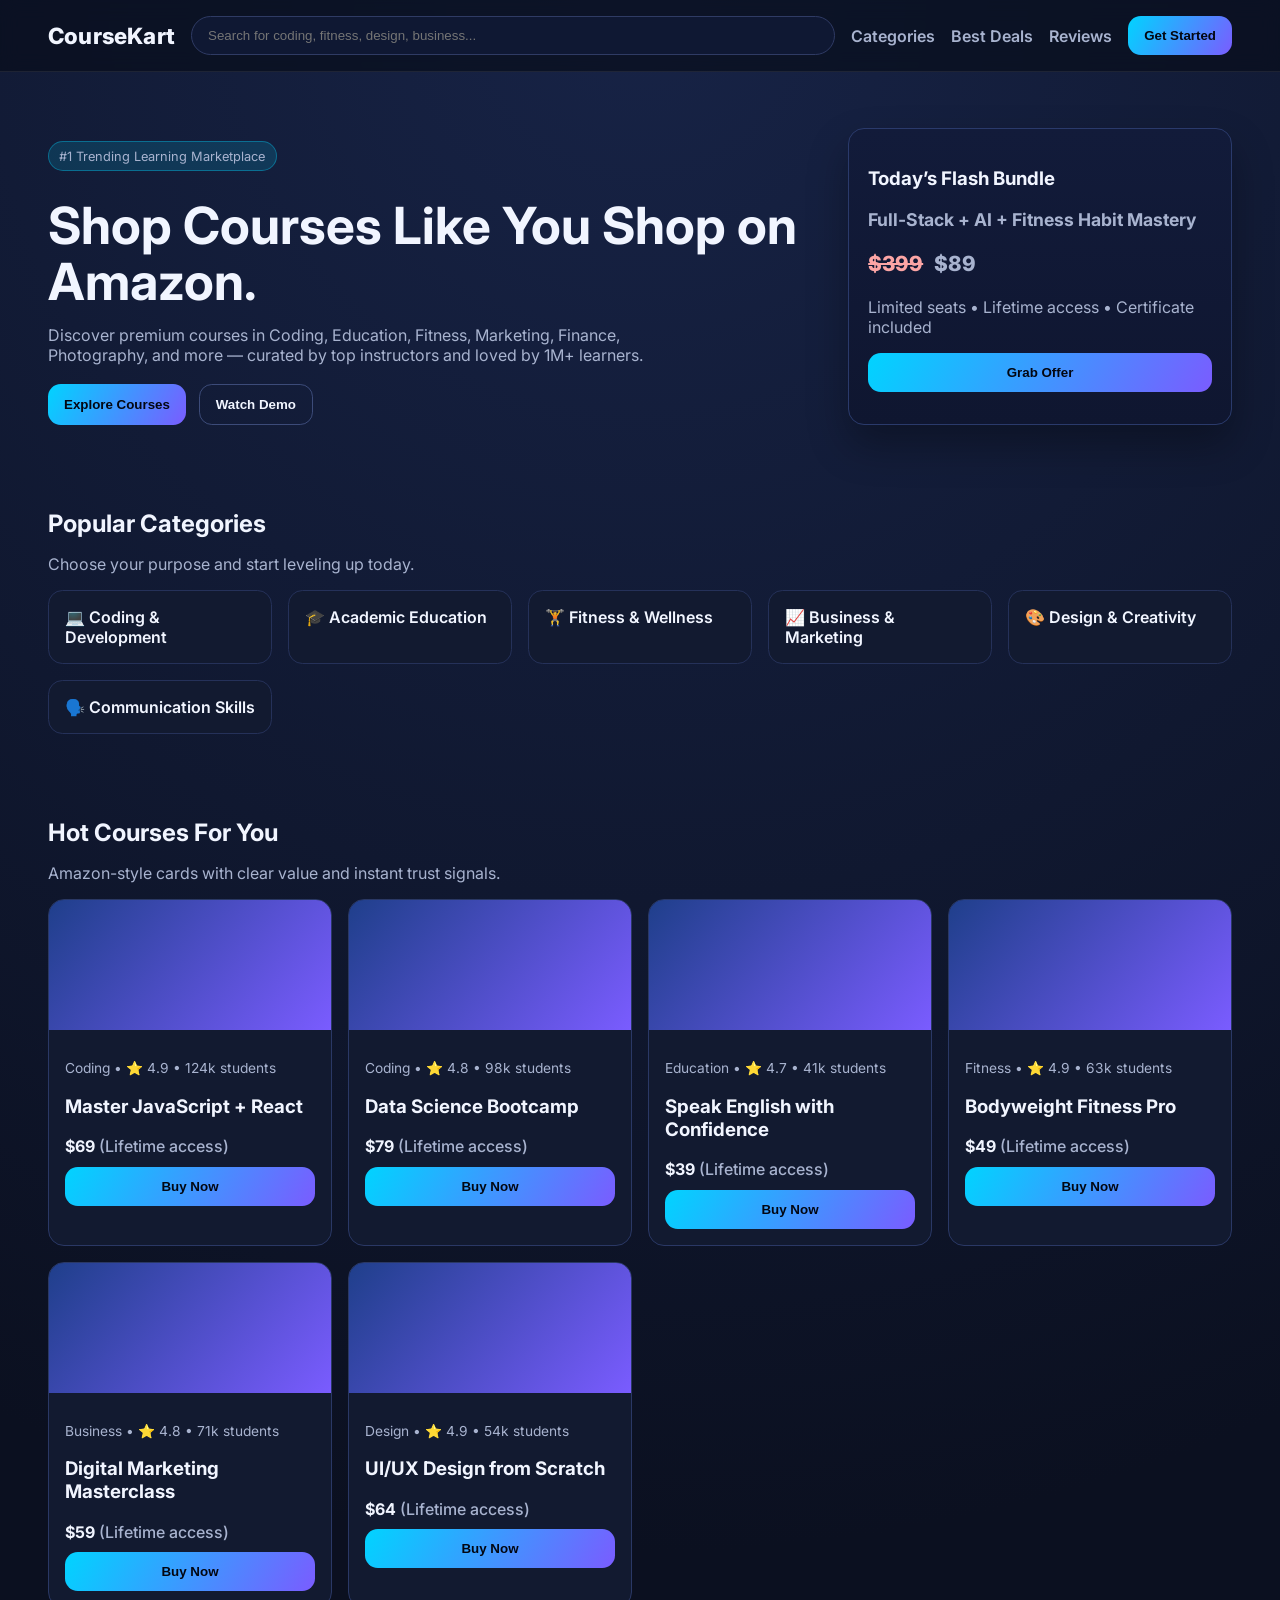
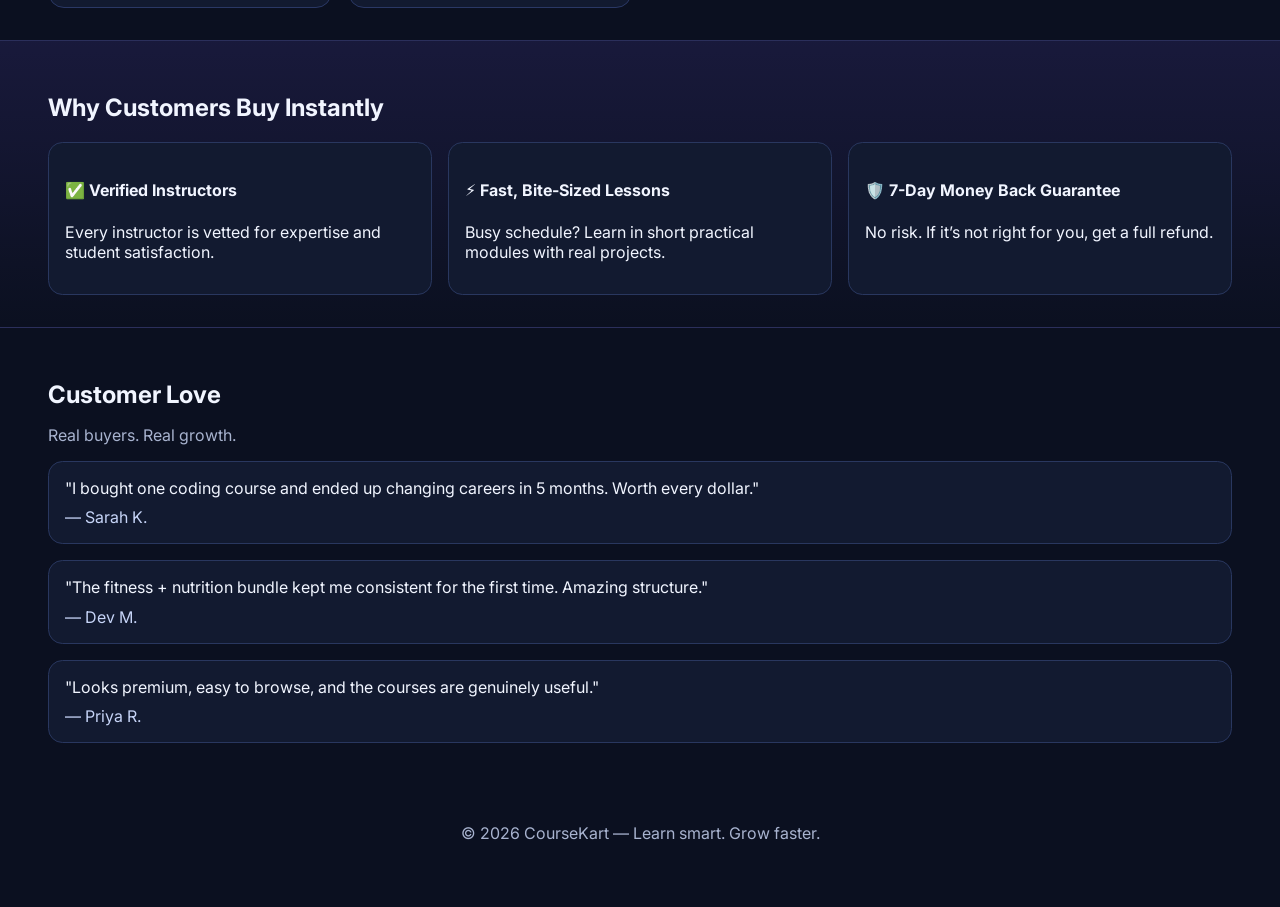
==== index.html @ ade71adf "Create stylish multi-category course marketplace website" ====
<!DOCTYPE html>
<html lang="en">
  <head>
    <meta charset="UTF-8" />
    <meta name="viewport" content="width=device-width, initial-scale=1.0" />
    <title>CourseKart | Learn Anything, Anytime</title>
    <link rel="preconnect" href="https://fonts.googleapis.com" />
    <link rel="preconnect" href="https://fonts.gstatic.com" crossorigin />
    <link
      href="https://fonts.googleapis.com/css2?family=Inter:wght@400;500;600;700;800&display=swap"
      rel="stylesheet"
    />
    <link rel="stylesheet" href="styles.css" />
  </head>
  <body>
    <header class="top-nav">
      <div class="brand">CourseKart</div>
      <div class="search-wrap">
        <input id="searchInput" type="text" placeholder="Search for coding, fitness, design, business..." />
      </div>
      <nav class="menu">
        <a href="#categories">Categories</a>
        <a href="#deals">Best Deals</a>
        <a href="#testimonials">Reviews</a>
      </nav>
      <button class="cta">Get Started</button>
    </header>

    <section class="hero">
      <div class="hero-content">
        <p class="badge">#1 Trending Learning Marketplace</p>
        <h1>Shop Courses Like You Shop on Amazon.</h1>
        <p>
          Discover premium courses in Coding, Education, Fitness, Marketing, Finance, Photography,
          and more — curated by top instructors and loved by 1M+ learners.
        </p>
        <div class="hero-buttons">
          <button class="cta">Explore Courses</button>
          <button class="ghost">Watch Demo</button>
        </div>
      </div>
      <div class="hero-card">
        <h3>Today’s Flash Bundle</h3>
        <p class="bundle-title">Full-Stack + AI + Fitness Habit Mastery</p>
        <p class="price"><span>$399</span> $89</p>
        <p class="sub">Limited seats • Lifetime access • Certificate included</p>
        <button class="cta full">Grab Offer</button>
      </div>
    </section>

    <main>
      <section id="categories" class="section">
        <div class="section-head">
          <h2>Popular Categories</h2>
          <p>Choose your purpose and start leveling up today.</p>
        </div>
        <div class="category-grid">
          <article class="category-card">💻 Coding & Development</article>
          <article class="category-card">🎓 Academic Education</article>
          <article class="category-card">🏋️ Fitness & Wellness</article>
          <article class="category-card">📈 Business & Marketing</article>
          <article class="category-card">🎨 Design & Creativity</article>
          <article class="category-card">🗣️ Communication Skills</article>
        </div>
      </section>

      <section id="deals" class="section">
        <div class="section-head">
          <h2>Hot Courses For You</h2>
          <p>Amazon-style cards with clear value and instant trust signals.</p>
        </div>
        <div id="courseGrid" class="course-grid"></div>
      </section>

      <section class="section promo">
        <h2>Why Customers Buy Instantly</h2>
        <div class="reasons">
          <div>
            <h4>✅ Verified Instructors</h4>
            <p>Every instructor is vetted for expertise and student satisfaction.</p>
          </div>
          <div>
            <h4>⚡ Fast, Bite-Sized Lessons</h4>
            <p>Busy schedule? Learn in short practical modules with real projects.</p>
          </div>
          <div>
            <h4>🛡️ 7-Day Money Back Guarantee</h4>
            <p>No risk. If it’s not right for you, get a full refund.</p>
          </div>
        </div>
      </section>

      <section id="testimonials" class="section testimonials">
        <div class="section-head">
          <h2>Customer Love</h2>
          <p>Real buyers. Real growth.</p>
        </div>
        <div class="review-grid">
          <blockquote>
            "I bought one coding course and ended up changing careers in 5 months. Worth every dollar."
            <cite>— Sarah K.</cite>
          </blockquote>
          <blockquote>
            "The fitness + nutrition bundle kept me consistent for the first time. Amazing structure."
            <cite>— Dev M.</cite>
          </blockquote>
          <blockquote>
            "Looks premium, easy to browse, and the courses are genuinely useful."
            <cite>— Priya R.</cite>
          </blockquote>
        </div>
      </section>
    </main>

    <footer>
      <p>© 2026 CourseKart — Learn smart. Grow faster.</p>
    </footer>

    <script src="script.js"></script>
  </body>
</html>
---- styles.css ----
:root {
  --bg: #0b1020;
  --card: #121a30;
  --muted: #a8b3cf;
  --text: #f1f5ff;
  --accent: #00d4ff;
  --accent-2: #7a5cff;
}

* {
  box-sizing: border-box;
}

body {
  margin: 0;
  font-family: Inter, system-ui, sans-serif;
  background: radial-gradient(circle at top, #172346, var(--bg) 60%);
  color: var(--text);
}

.top-nav {
  position: sticky;
  top: 0;
  z-index: 10;
  display: grid;
  grid-template-columns: auto 1fr auto auto;
  gap: 1rem;
  align-items: center;
  padding: 1rem 3rem;
  backdrop-filter: blur(10px);
  background: rgba(9, 14, 28, 0.72);
  border-bottom: 1px solid rgba(255, 255, 255, 0.08);
}

.brand {
  font-size: 1.4rem;
  font-weight: 800;
  letter-spacing: 0.2px;
}

.search-wrap input {
  width: 100%;
  border-radius: 999px;
  border: 1px solid #2f3b64;
  background: #0f1833;
  color: var(--text);
  padding: 0.7rem 1rem;
}

.menu {
  display: flex;
  gap: 1rem;
}

.menu a {
  color: var(--muted);
  text-decoration: none;
  font-weight: 600;
}

.cta,
.ghost {
  border: none;
  padding: 0.75rem 1rem;
  border-radius: 0.8rem;
  cursor: pointer;
  font-weight: 700;
}

.cta {
  background: linear-gradient(120deg, var(--accent), var(--accent-2));
  color: #030712;
}

.ghost {
  background: transparent;
  border: 1px solid #3c4b79;
  color: var(--text);
}

.hero {
  display: grid;
  grid-template-columns: 2fr 1fr;
  gap: 2rem;
  padding: 3.5rem 3rem 2rem;
}

.badge {
  display: inline-block;
  font-size: 0.8rem;
  background: rgba(0, 212, 255, 0.15);
  padding: 0.4rem 0.65rem;
  border: 1px solid rgba(0, 212, 255, 0.35);
  border-radius: 99px;
}

.hero h1 {
  margin: 0.8rem 0;
  font-size: clamp(2rem, 6vw, 3.2rem);
  line-height: 1.1;
}

.hero p {
  color: var(--muted);
  max-width: 65ch;
}

.hero-buttons {
  margin-top: 1.2rem;
  display: flex;
  gap: 0.8rem;
}

.hero-card {
  padding: 1.2rem;
  background: linear-gradient(180deg, #121b3a, #0f1630);
  border: 1px solid #2a3a6b;
  border-radius: 1rem;
  box-shadow: 0 20px 40px rgba(0, 0, 0, 0.3);
}

.bundle-title {
  font-weight: 700;
  font-size: 1.1rem;
}

.price {
  font-size: 1.3rem;
  font-weight: 800;
  color: #8ff9ba;
}

.price span {
  text-decoration: line-through;
  color: #fca5a5;
  margin-right: 0.4rem;
}

.full {
  width: 100%;
}

.section {
  padding: 2rem 3rem;
}

.section-head h2 {
  margin-bottom: 0.25rem;
}

.section-head p {
  color: var(--muted);
}

.category-grid,
.course-grid,
.review-grid,
.reasons {
  display: grid;
  gap: 1rem;
}

.category-grid {
  grid-template-columns: repeat(auto-fit, minmax(220px, 1fr));
}

.category-card {
  background: var(--card);
  border: 1px solid #253159;
  padding: 1rem;
  border-radius: 0.9rem;
  font-weight: 600;
}

.course-grid {
  grid-template-columns: repeat(auto-fit, minmax(250px, 1fr));
}

.course-card {
  background: var(--card);
  border: 1px solid #2a3865;
  border-radius: 1rem;
  overflow: hidden;
  display: flex;
  flex-direction: column;
}

.course-thumb {
  height: 130px;
  background: linear-gradient(130deg, #1f3f8b, #7a5cff);
}

.course-body {
  padding: 1rem;
}

.course-meta {
  color: var(--muted);
  font-size: 0.86rem;
}

.course-price {
  margin: 0.65rem 0;
  font-weight: 700;
}

.promo {
  background: linear-gradient(180deg, rgba(122, 92, 255, 0.12), transparent);
  border-top: 1px solid #2b2f5b;
  border-bottom: 1px solid #2b2f5b;
}

.reasons {
  grid-template-columns: repeat(auto-fit, minmax(220px, 1fr));
}

.reasons div,
.review-grid blockquote {
  padding: 1rem;
  background: var(--card);
  border: 1px solid #29375f;
  border-radius: 0.9rem;
  margin: 0;
}

cite {
  margin-top: 0.6rem;
  display: block;
  color: #c6d4f7;
  font-style: normal;
}

footer {
  padding: 2rem 3rem 3rem;
  color: var(--muted);
  text-align: center;
}

@media (max-width: 900px) {
  .top-nav {
    grid-template-columns: 1fr;
  }

  .hero {
    grid-template-columns: 1fr;
  }

  .menu {
    flex-wrap: wrap;
  }
}
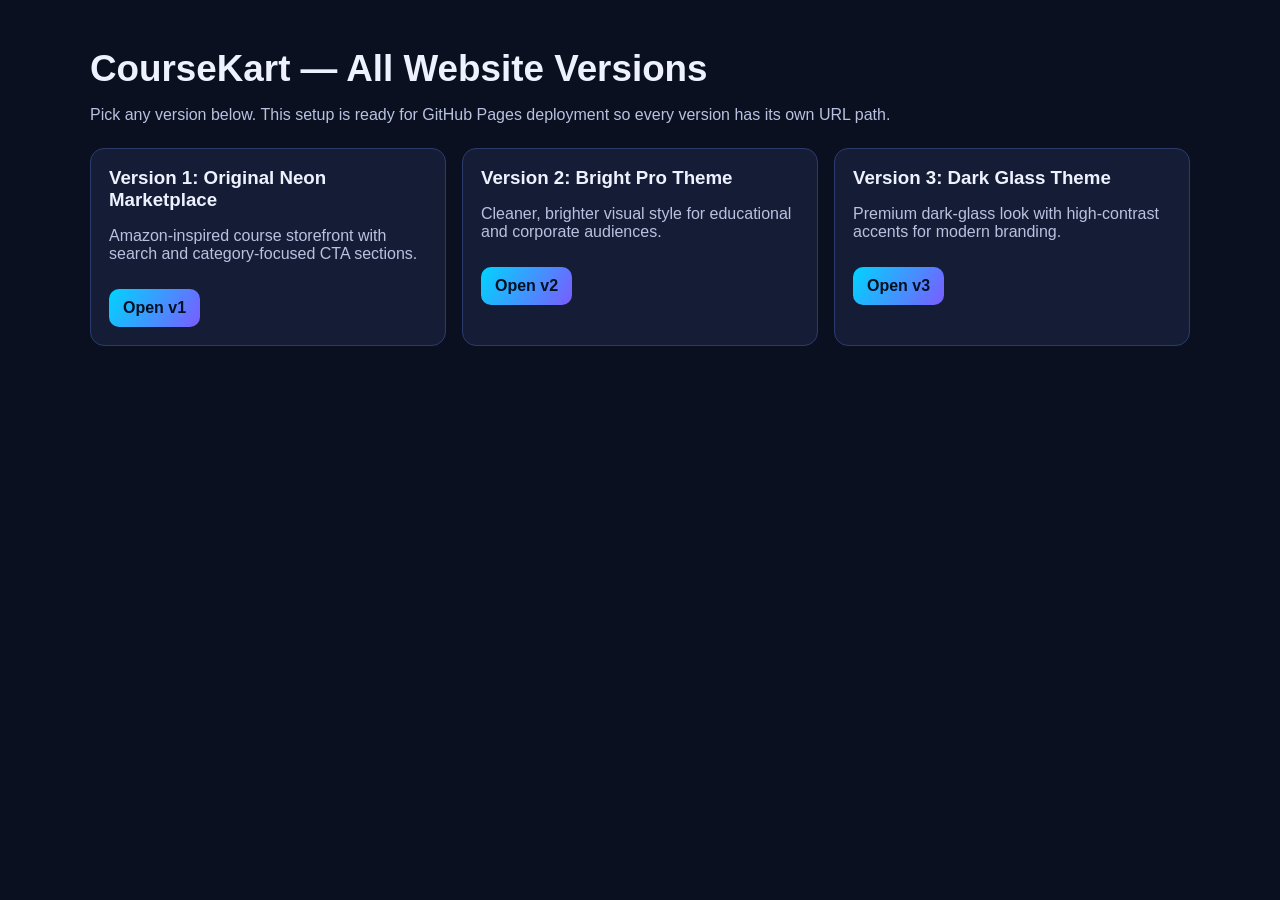
==== commit 112ee9ed: "Add multi-version site structure and GitHub Pages publishing" ====
--- a/index.html
+++ b/index.html
@@ -1,121 +1,42 @@
 <!DOCTYPE html>
 <html lang="en">
-  <head>
-    <meta charset="UTF-8" />
-    <meta name="viewport" content="width=device-width, initial-scale=1.0" />
-    <title>CourseKart | Learn Anything, Anytime</title>
-    <link rel="preconnect" href="https://fonts.googleapis.com" />
-    <link rel="preconnect" href="https://fonts.gstatic.com" crossorigin />
-    <link
-      href="https://fonts.googleapis.com/css2?family=Inter:wght@400;500;600;700;800&display=swap"
-      rel="stylesheet"
-    />
-    <link rel="stylesheet" href="styles.css" />
-  </head>
-  <body>
-    <header class="top-nav">
-      <div class="brand">CourseKart</div>
-      <div class="search-wrap">
-        <input id="searchInput" type="text" placeholder="Search for coding, fitness, design, business..." />
+<head>
+  <meta charset="UTF-8" />
+  <meta name="viewport" content="width=device-width, initial-scale=1.0" />
+  <title>CourseKart Versions Hub</title>
+  <style>
+    body{margin:0;font-family:Inter,Arial,sans-serif;background:#0b1020;color:#eef2ff}
+    .wrap{max-width:1100px;margin:0 auto;padding:48px 20px}
+    h1{font-size:2.3rem;margin:0 0 8px}
+    p{color:#b8c2e0}
+    .grid{display:grid;grid-template-columns:repeat(auto-fit,minmax(240px,1fr));gap:16px;margin-top:24px}
+    .card{background:#151d36;border:1px solid #2c3b6b;border-radius:14px;padding:18px}
+    .card h3{margin:0 0 8px}
+    .btn{display:inline-block;margin-top:10px;padding:10px 14px;border-radius:10px;text-decoration:none;color:#031024;background:linear-gradient(120deg,#00d4ff,#7a5cff);font-weight:700}
+  </style>
+</head>
+<body>
+  <div class="wrap">
+    <h1>CourseKart — All Website Versions</h1>
+    <p>Pick any version below. This setup is ready for GitHub Pages deployment so every version has its own URL path.</p>
+
+    <div class="grid">
+      <div class="card">
+        <h3>Version 1: Original Neon Marketplace</h3>
+        <p>Amazon-inspired course storefront with search and category-focused CTA sections.</p>
+        <a class="btn" href="./v1/">Open v1</a>
       </div>
-      <nav class="menu">
-        <a href="#categories">Categories</a>
-        <a href="#deals">Best Deals</a>
-        <a href="#testimonials">Reviews</a>
-      </nav>
-      <button class="cta">Get Started</button>
-    </header>
-
-    <section class="hero">
-      <div class="hero-content">
-        <p class="badge">#1 Trending Learning Marketplace</p>
-        <h1>Shop Courses Like You Shop on Amazon.</h1>
-        <p>
-          Discover premium courses in Coding, Education, Fitness, Marketing, Finance, Photography,
-          and more — curated by top instructors and loved by 1M+ learners.
-        </p>
-        <div class="hero-buttons">
-          <button class="cta">Explore Courses</button>
-          <button class="ghost">Watch Demo</button>
-        </div>
+      <div class="card">
+        <h3>Version 2: Bright Pro Theme</h3>
+        <p>Cleaner, brighter visual style for educational and corporate audiences.</p>
+        <a class="btn" href="./v2/">Open v2</a>
       </div>
-      <div class="hero-card">
-        <h3>Today’s Flash Bundle</h3>
-        <p class="bundle-title">Full-Stack + AI + Fitness Habit Mastery</p>
-        <p class="price"><span>$399</span> $89</p>
-        <p class="sub">Limited seats • Lifetime access • Certificate included</p>
-        <button class="cta full">Grab Offer</button>
+      <div class="card">
+        <h3>Version 3: Dark Glass Theme</h3>
+        <p>Premium dark-glass look with high-contrast accents for modern branding.</p>
+        <a class="btn" href="./v3/">Open v3</a>
       </div>
-    </section>
-
-    <main>
-      <section id="categories" class="section">
-        <div class="section-head">
-          <h2>Popular Categories</h2>
-          <p>Choose your purpose and start leveling up today.</p>
-        </div>
-        <div class="category-grid">
-          <article class="category-card">💻 Coding & Development</article>
-          <article class="category-card">🎓 Academic Education</article>
-          <article class="category-card">🏋️ Fitness & Wellness</article>
-          <article class="category-card">📈 Business & Marketing</article>
-          <article class="category-card">🎨 Design & Creativity</article>
-          <article class="category-card">🗣️ Communication Skills</article>
-        </div>
-      </section>
-
-      <section id="deals" class="section">
-        <div class="section-head">
-          <h2>Hot Courses For You</h2>
-          <p>Amazon-style cards with clear value and instant trust signals.</p>
-        </div>
-        <div id="courseGrid" class="course-grid"></div>
-      </section>
-
-      <section class="section promo">
-        <h2>Why Customers Buy Instantly</h2>
-        <div class="reasons">
-          <div>
-            <h4>✅ Verified Instructors</h4>
-            <p>Every instructor is vetted for expertise and student satisfaction.</p>
-          </div>
-          <div>
-            <h4>⚡ Fast, Bite-Sized Lessons</h4>
-            <p>Busy schedule? Learn in short practical modules with real projects.</p>
-          </div>
-          <div>
-            <h4>🛡️ 7-Day Money Back Guarantee</h4>
-            <p>No risk. If it’s not right for you, get a full refund.</p>
-          </div>
-        </div>
-      </section>
-
-      <section id="testimonials" class="section testimonials">
-        <div class="section-head">
-          <h2>Customer Love</h2>
-          <p>Real buyers. Real growth.</p>
-        </div>
-        <div class="review-grid">
-          <blockquote>
-            "I bought one coding course and ended up changing careers in 5 months. Worth every dollar."
-            <cite>— Sarah K.</cite>
-          </blockquote>
-          <blockquote>
-            "The fitness + nutrition bundle kept me consistent for the first time. Amazing structure."
-            <cite>— Dev M.</cite>
-          </blockquote>
-          <blockquote>
-            "Looks premium, easy to browse, and the courses are genuinely useful."
-            <cite>— Priya R.</cite>
-          </blockquote>
-        </div>
-      </section>
-    </main>
-
-    <footer>
-      <p>© 2026 CourseKart — Learn smart. Grow faster.</p>
-    </footer>
-
-    <script src="script.js"></script>
-  </body>
+    </div>
+  </div>
+</body>
 </html>
